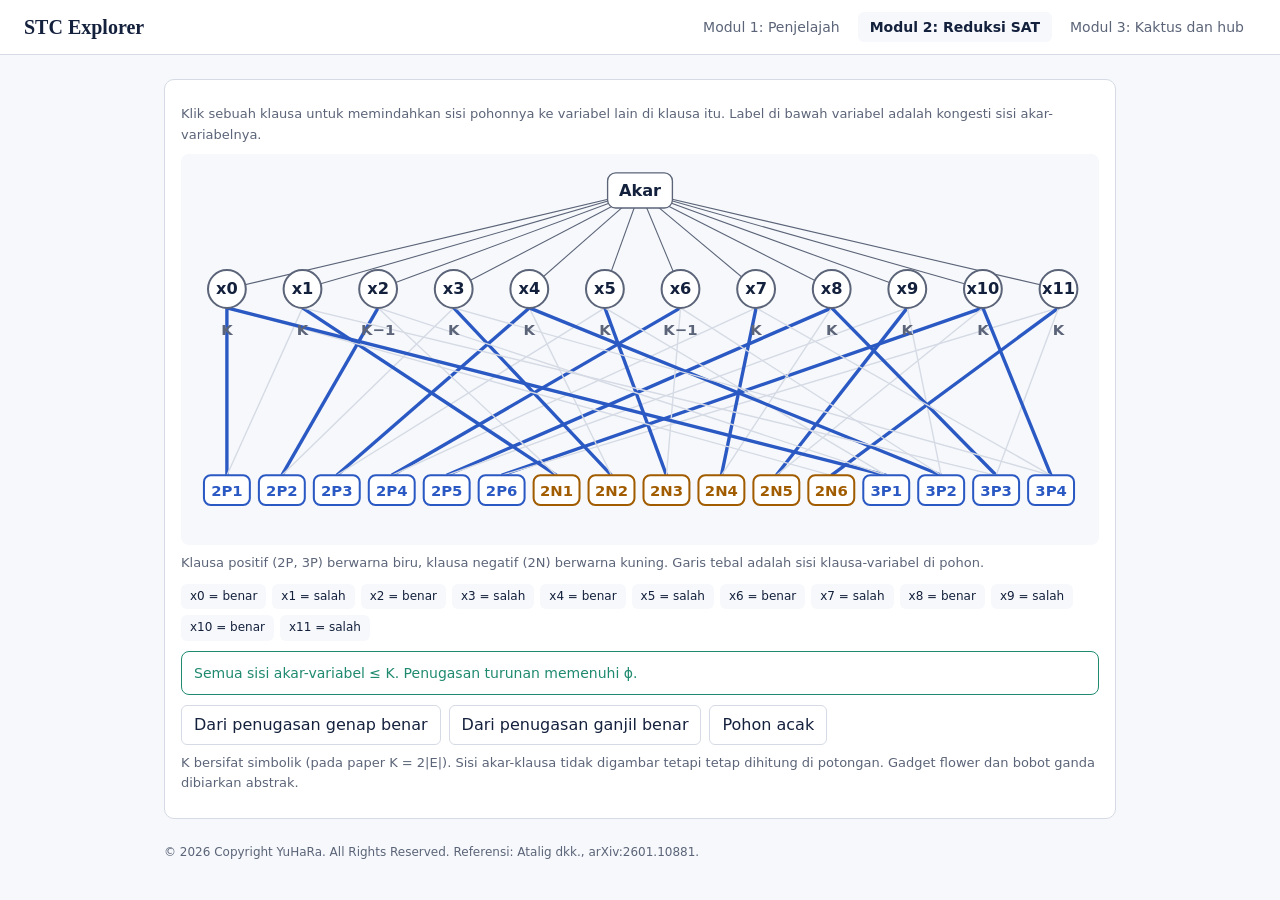
==== modul2.html @ daf0016b "Add module 2, SAT reduction SAT reduction (M2P1N) 12 variables and 16 klausa with Lemma" ====
<!DOCTYPE html>
<html lang="id">

<head>
    <meta charset="utf-8">
    <meta name="viewport" content="width=device-width, initial-scale=1">
    <title>STC Explorer: Modul 2</title>
    <link rel="stylesheet" href="style.css">
</head>

<body>
    <header>
        <h1>STC Explorer</h1>
        <nav>
            <a href="index.html">Modul 1: Penjelajah</a>
            <a class="on" href="modul2.html">Modul 2: Reduksi SAT</a>
            <a href="#">Modul 3: Kaktus dan hub</a>
        </nav>
    </header>
    <main class="wide">
        <section class="stage">
            <p class="hint">Klik sebuah klausa untuk memindahkan sisi pohonnya ke variabel lain di klausa itu. Label di bawah variabel adalah kongesti sisi akar-variabelnya.</p>
            <svg id="s" viewBox="0 0 680 290" role="img" aria-label="Graf G bintang: akar, 12 variabel, 16 klausa"></svg>
            <p class="legend">Klausa positif (2P, 3P) berwarna biru, klausa negatif (2N) berwarna kuning. Garis tebal adalah sisi klausa-variabel di pohon.</p>
            <div id="chips" class="chips"></div>
            <div id="verdict" class="verdict" aria-live="polite"></div>
            <div class="actions">
                <button id="b0">Dari penugasan genap benar</button>
                <button id="b1">Dari penugasan ganjil benar</button>
                <button id="b2">Pohon acak</button>
            </div>
            <p class="sub">K bersifat simbolik (pada paper K = 2|E|). Sisi akar-klausa tidak digambar tetapi tetap dihitung di potongan. Gadget flower dan bobot ganda dibiarkan abstrak.</p>
        </section>
    </main>
    <footer>© 2026 Copyright YuHaRa. All Rights Reserved. Referensi: Atalig dkk., arXiv:2601.10881.</footer>
    <script src="graf.js"></script>
    <script src="reduksi.js"></script>
</body>

</html>
---- style.css ----
:root
{
    --ink: #14213d;
    --sub: #5b6478;
    --line: #d5dae4;
    --bg: #f6f8fb;
    --tree: #2b59c3;
    --cut: #d9381e;
    --b: #1f8a70;
    --paper: #fff
}

@media(prefers-color-scheme:dark)
{
    :root
    {
        --ink: #e8ecf6;
        --sub: #9aa4ba;
        --line: #2c3550;
        --bg: #0f1526;
        --tree: #7ea2ff;
        --cut: #ff7a63;
        --b: #4fd1a8;
        --paper: #18203a
    }
}

*
{
    box-sizing: border-box
}

body
{
    margin: 0;
    background: var(--bg);
    color: var(--ink);
    font: 16px/1.6 system-ui, sans-serif
}

header
{
    display: flex;
    flex-wrap: wrap;
    align-items: center;
    gap: 16px;
    padding: 12px 24px;
    border-bottom: 1px solid var(--line);
    background: var(--paper)
}

h1
{
    margin: 0;
    font: 600 20px Georgia, serif
}

nav
{
    display: flex;
    gap: 6px;
    margin-left: auto
}

nav a
{
    padding: 4px 12px;
    border-radius: 6px;
    color: var(--sub);
    text-decoration: none;
    font-size: 14px
}

nav a.on
{
    background: var(--bg);
    color: var(--ink);
    font-weight: 600
}

main
{
    display: grid;
    grid-template-columns: minmax(0, 1.6fr) minmax(240px, 1fr);
    gap: 24px;
    max-width: 1000px;
    margin: 24px auto;
    padding: 0 24px
}

@media(max-width:720px)
{
    main
    {
        grid-template-columns: 1fr
    }
}

.stage,
aside
{
    background: var(--paper);
    border: 1px solid var(--line);
    border-radius: 10px;
    padding: 16px
}

.bar
{
    display: flex;
    align-items: center;
    gap: 8px
}

select,
button
{
    font: inherit;
    padding: 6px 12px;
    border: 1px solid var(--line);
    border-radius: 6px;
    background: var(--paper);
    color: var(--ink);
    cursor: pointer
}

button:hover,
select:hover
{
    border-color: var(--tree)
}

:focus-visible
{
    outline: 2px solid var(--tree);
    outline-offset: 2px
}

.hint,
.sub,
.legend
{
    font-size: 13px;
    color: var(--sub);
    margin: 8px 0
}

svg
{
    display: block;
    width: 100%;
    background: var(--bg);
    border-radius: 8px
}

.metrics
{
    display: grid;
    grid-template-columns: 1fr 1fr;
    gap: 10px
}

.metrics div
{
    background: var(--bg);
    border-radius: 8px;
    padding: 10px 12px
}

.metrics span
{
    display: block;
    font-size: 12px;
    color: var(--sub)
}

.metrics b
{
    font: 600 26px Georgia, serif
}

#msg
{
    min-height: 3em
}

.actions
{
    display: flex;
    gap: 8px;
    flex-wrap: wrap
}

.legend i
{
    display: inline-block;
    width: 10px;
    height: 10px;
    border-radius: 50%;
    margin: 0 4px 0 10px
}

.legend i:first-child
{
    margin-left: 0
}

.legend .a
{
    background: var(--tree)
}

.legend .b
{
    background: var(--b)
}

.legend .c
{
    background: var(--cut)
}

footer
{
    max-width: 1000px;
    margin: 0 auto 24px;
    padding: 0 24px;
    font-size: 12px;
    color: var(--sub)
}

.input
{
    margin-top: 16px;
    border-top: 1px solid var(--line);
    padding-top: 12px
}

.input label
{
    font-size: 14px;
    font-weight: 600
}

textarea
{
    display: block;
    width: 100%;
    margin-top: 6px;
    padding: 8px 10px;
    font: 14px/1.5 ui-monospace, monospace;
    border: 1px solid var(--line);
    border-radius: 6px;
    background: var(--paper);
    color: var(--ink);
    resize: vertical
}

.err
{
    color: var(--cut);
    font-size: 13px;
    margin: 8px 0 0;
    min-height: 1.4em
}

:root
{
    --neg: #a15c00
}

@media(prefers-color-scheme:dark)
{
    :root
    {
        --neg: #f2c46d
    }
}

main.wide
{
    grid-template-columns: 1fr
}

.chips
{
    display: flex;
    gap: 6px;
    flex-wrap: wrap;
    margin: 10px 0
}

.chips span
{
    font-size: 12px;
    padding: 3px 9px;
    border-radius: 6px;
    background: var(--bg)
}

.chips span.conf
{
    border: 1px solid var(--cut);
    color: var(--cut)
}

.verdict
{
    padding: 10px 12px;
    border-radius: 8px;
    border: 1px solid var(--line);
    margin-bottom: 10px;
    font-size: 14px
}

.verdict.ok
{
    border-color: var(--b);
    color: var(--b)
}

.verdict.bad
{
    border-color: var(--cut);
    color: var(--cut)
}
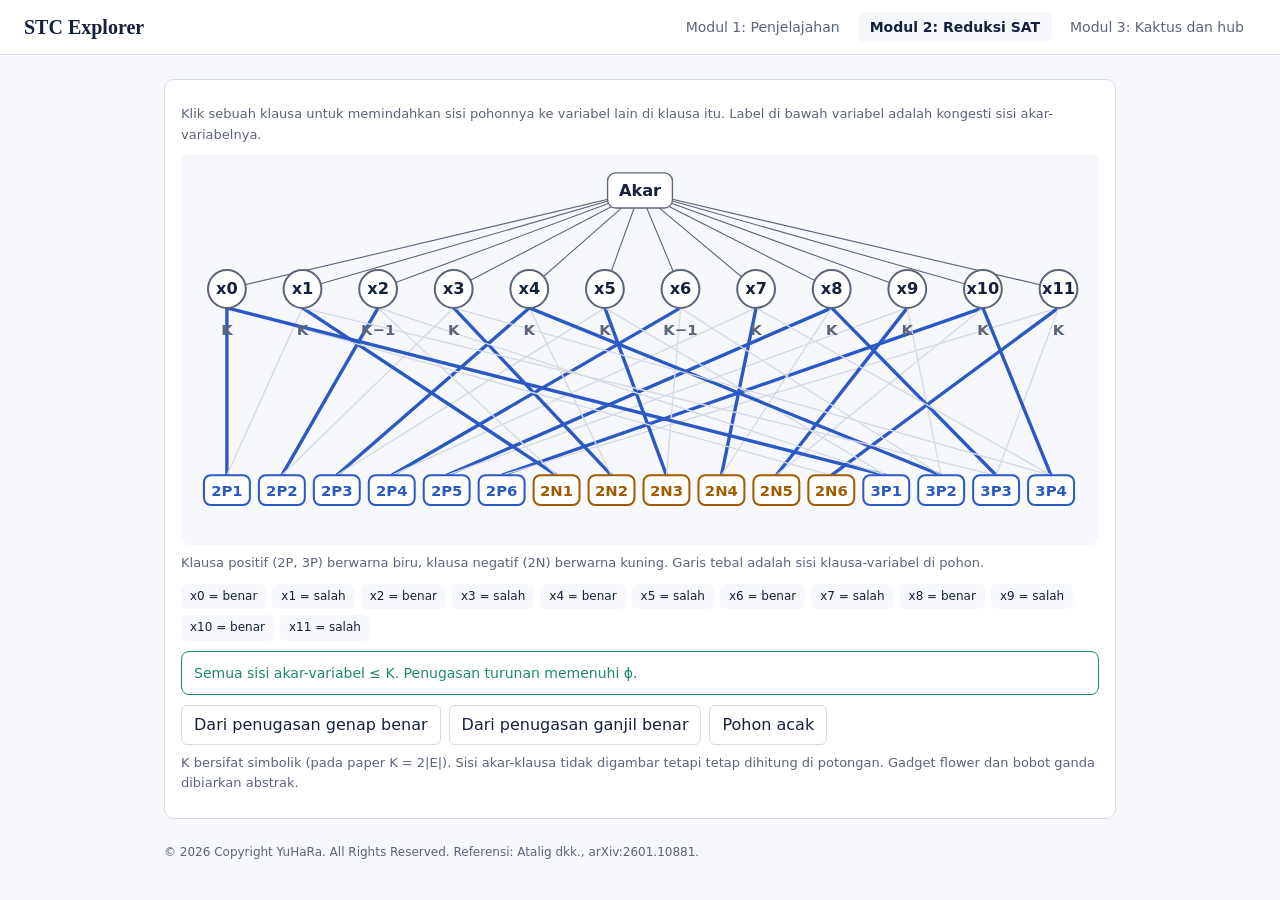
==== commit 4bdd7e8d: "Add favicon" ====
--- a/modul2.html
+++ b/modul2.html
@@ -5,6 +5,7 @@
     <meta charset="utf-8">
     <meta name="viewport" content="width=device-width, initial-scale=1">
     <title>STC Explorer: Modul 2</title>
+    <link rel="icon" type="image/svg+xml" href="favicon.svg">
     <link rel="stylesheet" href="style.css">
 </head>
 
@@ -12,7 +13,7 @@
     <header>
         <h1>STC Explorer</h1>
         <nav>
-            <a href="index.html">Modul 1: Penjelajah</a>
+            <a href="index.html">Modul 1: Penjelajahan</a>
             <a class="on" href="modul2.html">Modul 2: Reduksi SAT</a>
             <a href="#">Modul 3: Kaktus dan hub</a>
         </nav>
